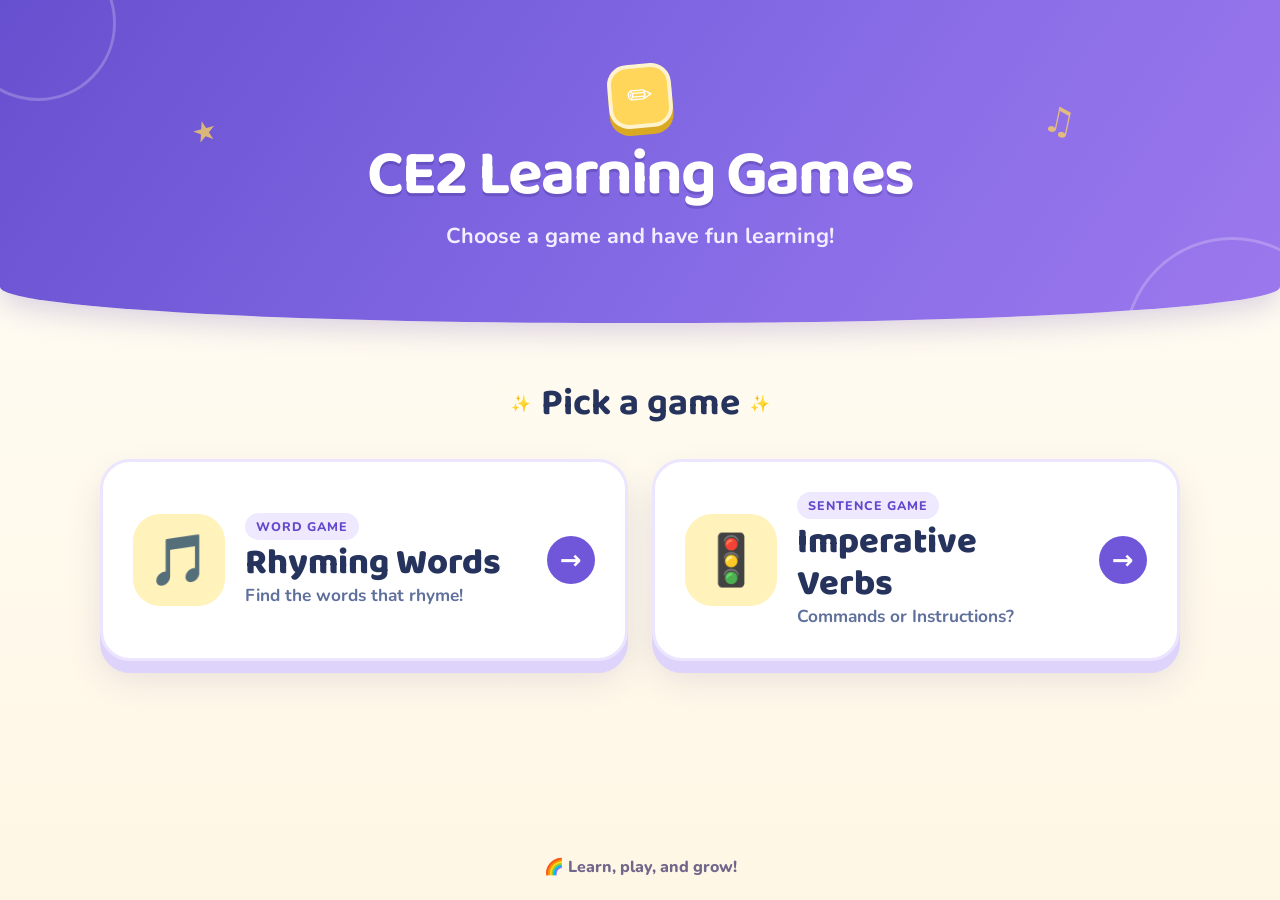
==== index.html @ 4718fbfe "Add imperative verbs learning game" ====
<!doctype html>
<html lang="en">
  <head>
    <meta charset="UTF-8" />
    <meta name="viewport" content="width=device-width, initial-scale=1.0" />
    <meta name="description" content="Fun, child-friendly learning games for CE2 students." />
    <title>CE2 Learning Games</title>
    <link rel="preconnect" href="https://fonts.googleapis.com" />
    <link rel="preconnect" href="https://fonts.gstatic.com" crossorigin />
    <link href="https://fonts.googleapis.com/css2?family=Baloo+2:wght@500;600;700;800&family=Nunito:wght@600;700;800&display=swap" rel="stylesheet" />
    <link rel="stylesheet" href="styles.css" />
  </head>
  <body>
    <div class="page-shell">
      <header class="hero">
        <div class="hero__decor hero__decor--star" aria-hidden="true">★</div>
        <div class="hero__decor hero__decor--note" aria-hidden="true">♫</div>
        <div class="hero__badge" aria-hidden="true">✏️</div>
        <h1>CE2 Learning Games</h1>
        <p>Choose a game and have fun learning!</p>
      </header>

      <main class="games" aria-labelledby="games-heading">
        <div class="section-title">
          <span aria-hidden="true">✨</span>
          <h2 id="games-heading">Pick a game</h2>
          <span aria-hidden="true">✨</span>
        </div>

        <div class="game-grid">
          <!-- Add future CE2 game cards to this grid. Each card can link to its own page. -->
          <a class="game-card game-card--rhymes" href="games/rhyming-words.html">
            <span class="game-card__icon" aria-hidden="true">🎵</span>
            <span class="game-card__content">
              <span class="game-card__eyebrow">Word game</span>
              <span class="game-card__title">Rhyming Words</span>
              <span class="game-card__description">Find the words that rhyme!</span>
            </span>
            <span class="game-card__arrow" aria-hidden="true">→</span>
          </a>

          <a class="game-card game-card--imperatives" href="games/imperative-verbs.html">
            <span class="game-card__icon" aria-hidden="true">🚦</span>
            <span class="game-card__content">
              <span class="game-card__eyebrow">Sentence game</span>
              <span class="game-card__title">Imperative Verbs</span>
              <span class="game-card__description">Commands or Instructions?</span>
            </span>
            <span class="game-card__arrow" aria-hidden="true">→</span>
          </a>
        </div>
      </main>

      <footer><span aria-hidden="true">🌈</span> Learn, play, and grow!</footer>
    </div>
  </body>
</html>
---- styles.css ----
:root {
  --ink: #26345d;
  --muted: #60709c;
  --purple: #7056d9;
  --purple-dark: #5941bf;
  --yellow: #ffd65a;
  --cream: #fffaf0;
  --white: #ffffff;
  font-family: "Nunito", system-ui, sans-serif;
  color: var(--ink);
  background: var(--cream);
}

* { box-sizing: border-box; }

body {
  margin: 0;
  min-width: 320px;
  min-height: 100vh;
  background:
    radial-gradient(circle at 8% 8%, rgba(255, 214, 90, .28) 0 70px, transparent 72px),
    radial-gradient(circle at 92% 20%, rgba(111, 210, 190, .2) 0 100px, transparent 102px),
    linear-gradient(180deg, #fffdf7 0%, #fff7e5 100%);
}

.page-shell { min-height: 100vh; display: flex; flex-direction: column; }

.hero {
  position: relative;
  overflow: hidden;
  padding: 64px 24px 72px;
  text-align: center;
  color: white;
  background: linear-gradient(125deg, #6750cf 0%, #866be6 58%, #9c78ed 100%);
  border-radius: 0 0 48% 48% / 0 0 36px 36px;
  box-shadow: 0 10px 28px rgba(79, 55, 164, .2);
}

.hero::before, .hero::after {
  content: ""; position: absolute; border: 3px solid rgba(255,255,255,.22); border-radius: 50%;
}
.hero::before { width: 150px; height: 150px; left: -40px; top: -55px; }
.hero::after { width: 210px; height: 210px; right: -60px; bottom: -130px; }

.hero__badge {
  display: grid; place-items: center; width: 64px; height: 64px; margin: 0 auto 14px;
  font-size: 31px; background: var(--yellow); border: 4px solid rgba(255,255,255,.7);
  border-radius: 20px; transform: rotate(-5deg); box-shadow: 0 7px 0 #d9a923;
}

.hero h1 {
  margin: 0; font-family: "Baloo 2", sans-serif; font-size: clamp(2.35rem, 6vw, 4rem);
  line-height: 1.05; letter-spacing: -.03em; text-shadow: 0 3px 0 rgba(48,31,110,.25);
}

.hero p { margin: 12px 0 0; font-size: clamp(1.05rem, 2.4vw, 1.35rem); font-weight: 700; color: #f2edff; }
.hero__decor { position: absolute; opacity: .75; color: var(--yellow); }
.hero__decor--star { left: 15%; top: 35%; font-size: 28px; transform: rotate(-15deg); }
.hero__decor--note { right: 16%; top: 30%; font-size: 36px; transform: rotate(12deg); }

.games { width: min(1080px, calc(100% - 40px)); margin: 50px auto 70px; flex: 1; }
.section-title { display: flex; align-items: center; justify-content: center; gap: 10px; margin-bottom: 25px; }
.section-title h2 { margin: 0; font-family: "Baloo 2", sans-serif; font-size: clamp(1.8rem, 4vw, 2.35rem); }
.game-grid { display: grid; grid-template-columns: repeat(auto-fit, minmax(min(100%, 420px), 1fr)); gap: 24px; }

.game-card {
  display: flex; align-items: center; gap: 20px; min-height: 190px; padding: 30px;
  color: inherit; text-decoration: none; background: white; border: 3px solid #ece5ff;
  border-radius: 30px; box-shadow: 0 12px 0 #ded4fb, 0 18px 34px rgba(69, 54, 121, .13);
  transition: transform .2s ease, box-shadow .2s ease, border-color .2s ease;
}
.game-card:hover { transform: translateY(-6px); border-color: #bcaaff; box-shadow: 0 16px 0 #ded4fb, 0 24px 38px rgba(69,54,121,.17); }
.game-card:focus-visible { outline: 5px solid var(--yellow); outline-offset: 5px; }
.game-card__icon { flex: 0 0 auto; display: grid; place-items: center; width: 92px; height: 92px; font-size: 50px; background: #fff2bb; border-radius: 27px; }
.game-card__content { display: flex; flex-direction: column; }
.game-card__eyebrow { width: max-content; margin-bottom: 3px; padding: 5px 11px; color: #6249cb; background: #eee9ff; border-radius: 20px; font-size: .78rem; font-weight: 800; text-transform: uppercase; letter-spacing: .08em; }
.game-card__title { font-family: "Baloo 2", sans-serif; font-size: clamp(1.65rem, 4vw, 2.25rem); font-weight: 800; line-height: 1.15; }
.game-card__description { color: var(--muted); font-size: 1.08rem; font-weight: 700; }
.game-card__arrow { margin-left: auto; display: grid; place-items: center; min-width: 48px; height: 48px; color: white; background: var(--purple); border-radius: 50%; font-size: 26px; font-weight: 800; }
.coming-soon { min-height: 190px; display: flex; flex-direction: column; align-items: center; justify-content: center; color: #8b86a1; border: 3px dashed #dcd5c9; border-radius: 30px; font-size: 1.05rem; }
.coming-soon strong { color: #746d87; font-family: "Baloo 2", sans-serif; font-size: 1.55rem; }
footer { padding: 22px; text-align: center; color: #70678a; font-weight: 800; }

@media (max-width: 600px) {
  .hero { padding: 48px 18px 58px; }
  .hero__decor { display: none; }
  .games { width: min(100% - 28px, 1080px); margin-top: 38px; }
  .game-card { min-height: 0; padding: 22px 18px; gap: 15px; border-radius: 24px; }
  .game-card__icon { width: 70px; height: 70px; font-size: 38px; border-radius: 20px; }
  .game-card__arrow { min-width: 40px; height: 40px; }
}

@media (prefers-reduced-motion: reduce) { * { scroll-behavior: auto !important; transition: none !important; } }
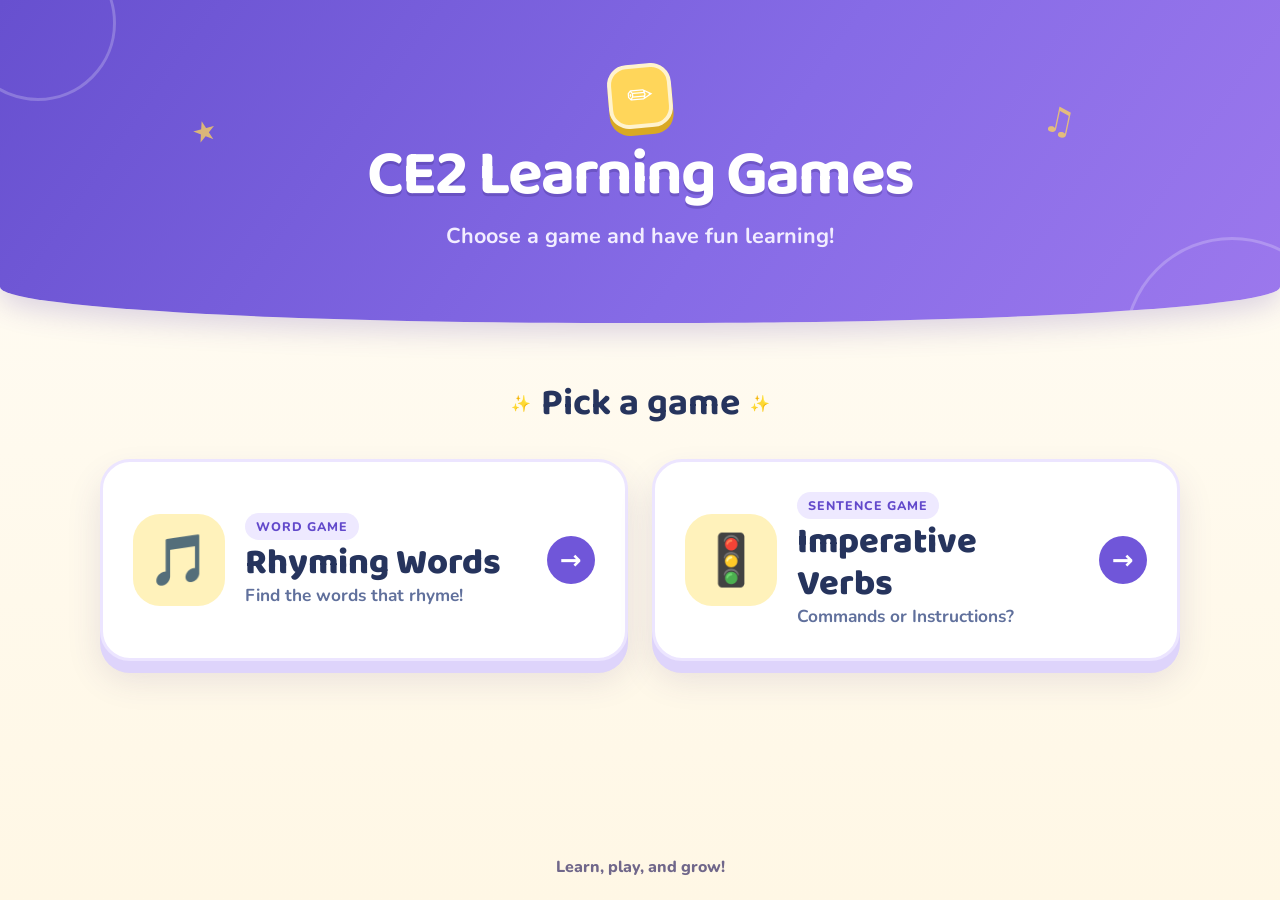
==== commit 278ea206: "Remove rainbow icon from homepage footer" ====
--- a/index.html
+++ b/index.html
@@ -51,7 +51,7 @@
         </div>
       </main>
 
-      <footer><span aria-hidden="true">🌈</span> Learn, play, and grow!</footer>
+      <footer>Learn, play, and grow!</footer>
     </div>
   </body>
 </html>
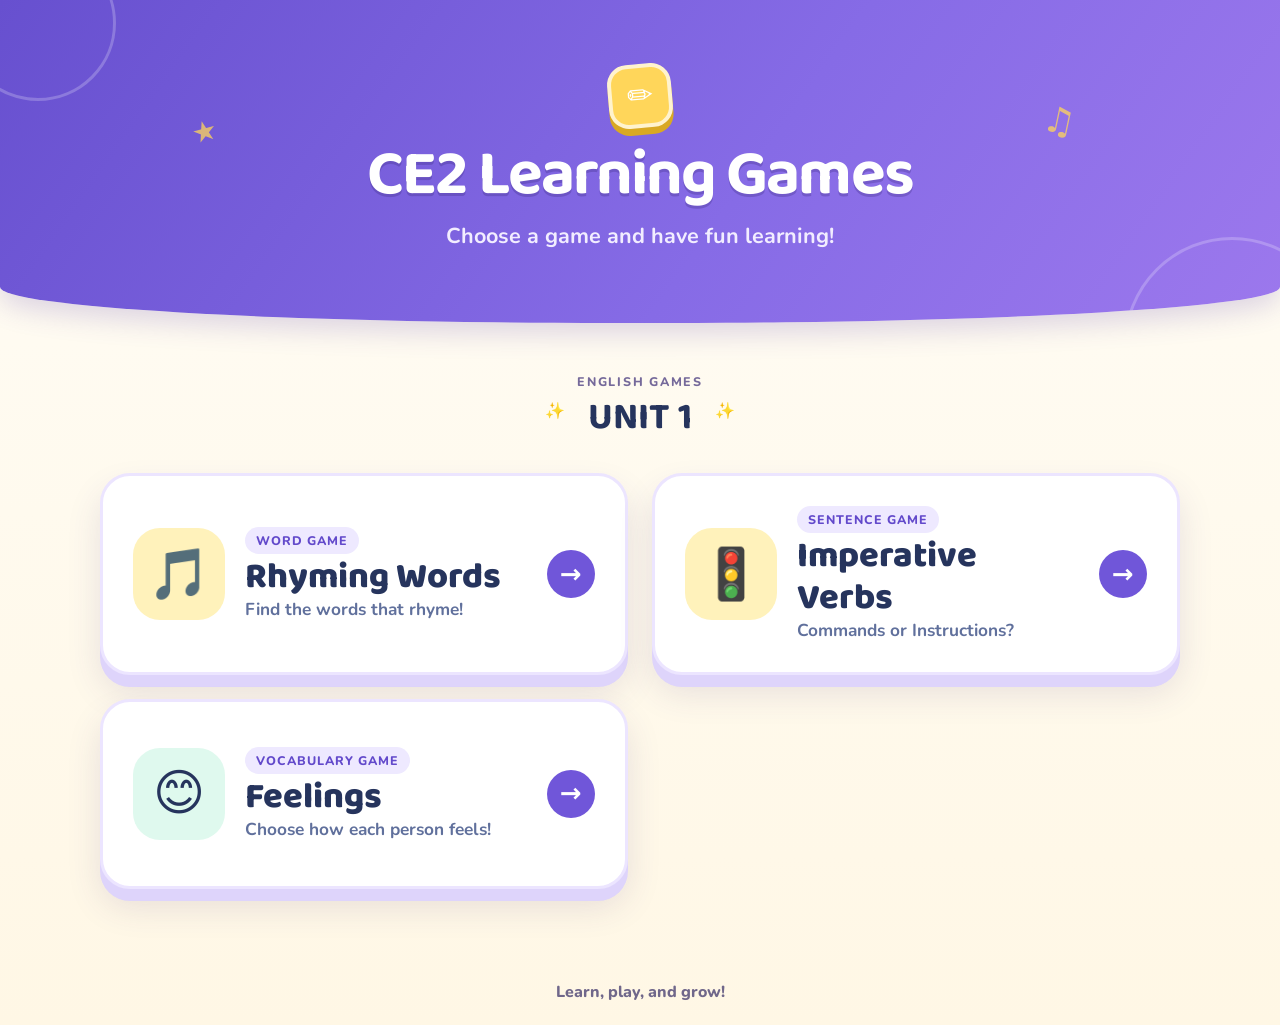
==== commit a05669f2: "Add Unit 1 feelings learning game" ====
--- a/index.html
+++ b/index.html
@@ -20,10 +20,13 @@
         <p>Choose a game and have fun learning!</p>
       </header>
 
-      <main class="games" aria-labelledby="games-heading">
+      <main class="games" id="unit-1" aria-labelledby="games-heading">
         <div class="section-title">
           <span aria-hidden="true">✨</span>
-          <h2 id="games-heading">Pick a game</h2>
+          <div>
+            <p class="section-title__eyebrow">English games</p>
+            <h2 id="games-heading">UNIT 1</h2>
+          </div>
           <span aria-hidden="true">✨</span>
         </div>
 
@@ -48,6 +51,16 @@
             </span>
             <span class="game-card__arrow" aria-hidden="true">→</span>
           </a>
+
+          <a class="game-card game-card--feelings" href="games/feelings.html">
+            <span class="game-card__icon" aria-hidden="true">😊</span>
+            <span class="game-card__content">
+              <span class="game-card__eyebrow">Vocabulary game</span>
+              <span class="game-card__title">Feelings</span>
+              <span class="game-card__description">Choose how each person feels!</span>
+            </span>
+            <span class="game-card__arrow" aria-hidden="true">→</span>
+          </a>
         </div>
       </main>
 
--- a/styles.css
+++ b/styles.css
@@ -59,7 +59,8 @@
 .hero__decor--note { right: 16%; top: 30%; font-size: 36px; transform: rotate(12deg); }
 
 .games { width: min(1080px, calc(100% - 40px)); margin: 50px auto 70px; flex: 1; }
-.section-title { display: flex; align-items: center; justify-content: center; gap: 10px; margin-bottom: 25px; }
+.section-title { display: flex; align-items: center; justify-content: center; gap: 12px; margin-bottom: 25px; text-align: center; }
+.section-title__eyebrow { margin: 0 0 -3px; color: #75699a; font-size: .78rem; font-weight: 800; letter-spacing: .14em; text-transform: uppercase; }
 .section-title h2 { margin: 0; font-family: "Baloo 2", sans-serif; font-size: clamp(1.8rem, 4vw, 2.35rem); }
 .game-grid { display: grid; grid-template-columns: repeat(auto-fit, minmax(min(100%, 420px), 1fr)); gap: 24px; }
 
@@ -77,6 +78,7 @@
 .game-card__title { font-family: "Baloo 2", sans-serif; font-size: clamp(1.65rem, 4vw, 2.25rem); font-weight: 800; line-height: 1.15; }
 .game-card__description { color: var(--muted); font-size: 1.08rem; font-weight: 700; }
 .game-card__arrow { margin-left: auto; display: grid; place-items: center; min-width: 48px; height: 48px; color: white; background: var(--purple); border-radius: 50%; font-size: 26px; font-weight: 800; }
+.game-card--feelings .game-card__icon { background: #dff9ee; }
 .coming-soon { min-height: 190px; display: flex; flex-direction: column; align-items: center; justify-content: center; color: #8b86a1; border: 3px dashed #dcd5c9; border-radius: 30px; font-size: 1.05rem; }
 .coming-soon strong { color: #746d87; font-family: "Baloo 2", sans-serif; font-size: 1.55rem; }
 footer { padding: 22px; text-align: center; color: #70678a; font-weight: 800; }
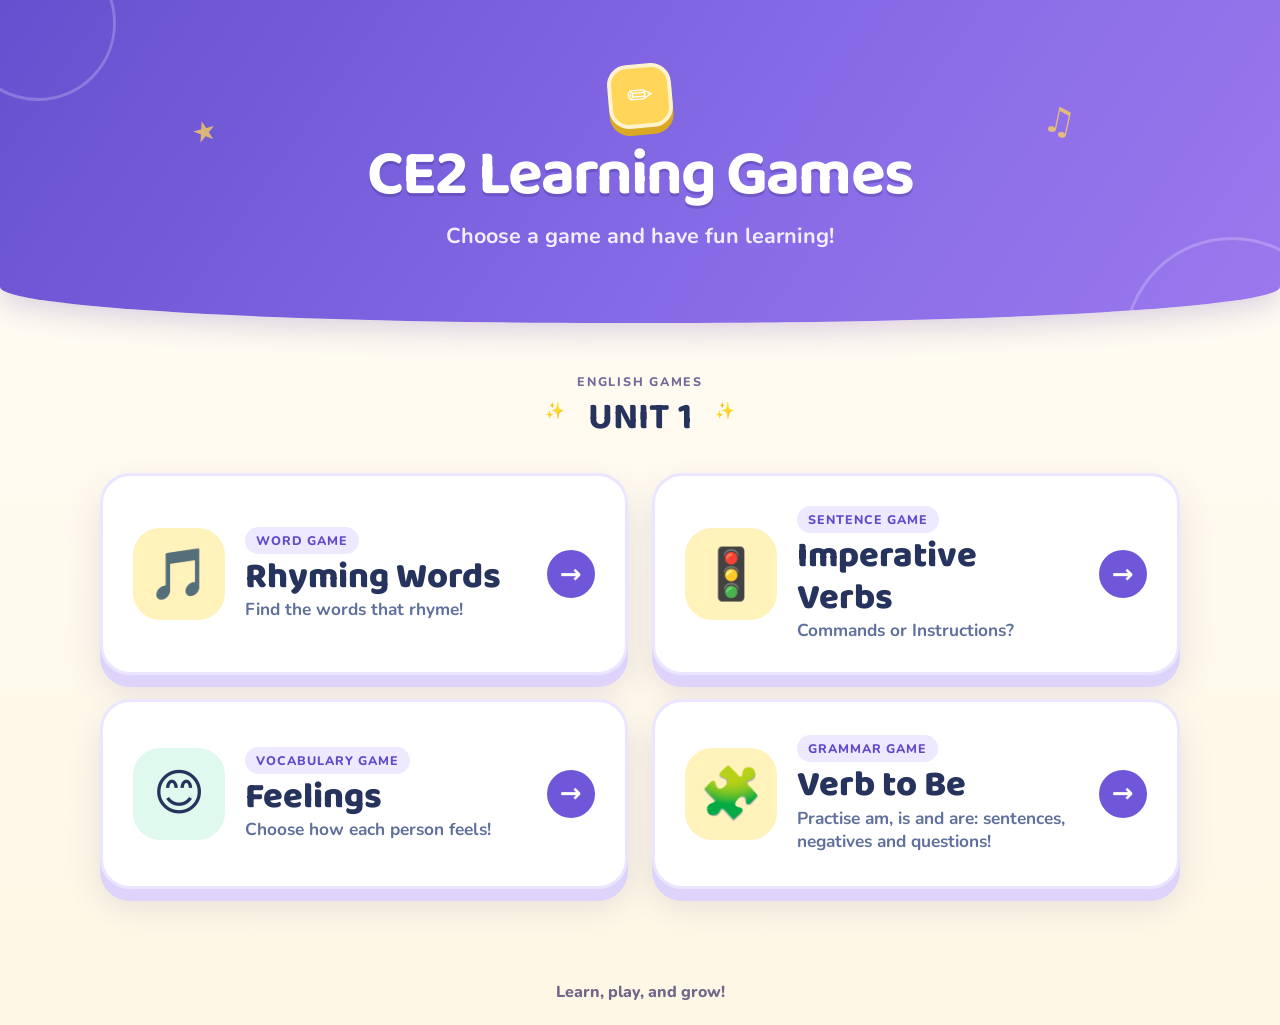
==== commit 807e9797: "Link Verb to Be game from CE2 homepage" ====
--- a/index.html
+++ b/index.html
@@ -61,6 +61,16 @@
             </span>
             <span class="game-card__arrow" aria-hidden="true">→</span>
           </a>
+
+          <a class="game-card game-card--be" href="games/verb-to-be.html">
+            <span class="game-card__icon" aria-hidden="true">🧩</span>
+            <span class="game-card__content">
+              <span class="game-card__eyebrow">Grammar game</span>
+              <span class="game-card__title">Verb to Be</span>
+              <span class="game-card__description">Practise am, is and are: sentences, negatives and questions!</span>
+            </span>
+            <span class="game-card__arrow" aria-hidden="true">→</span>
+          </a>
         </div>
       </main>
 
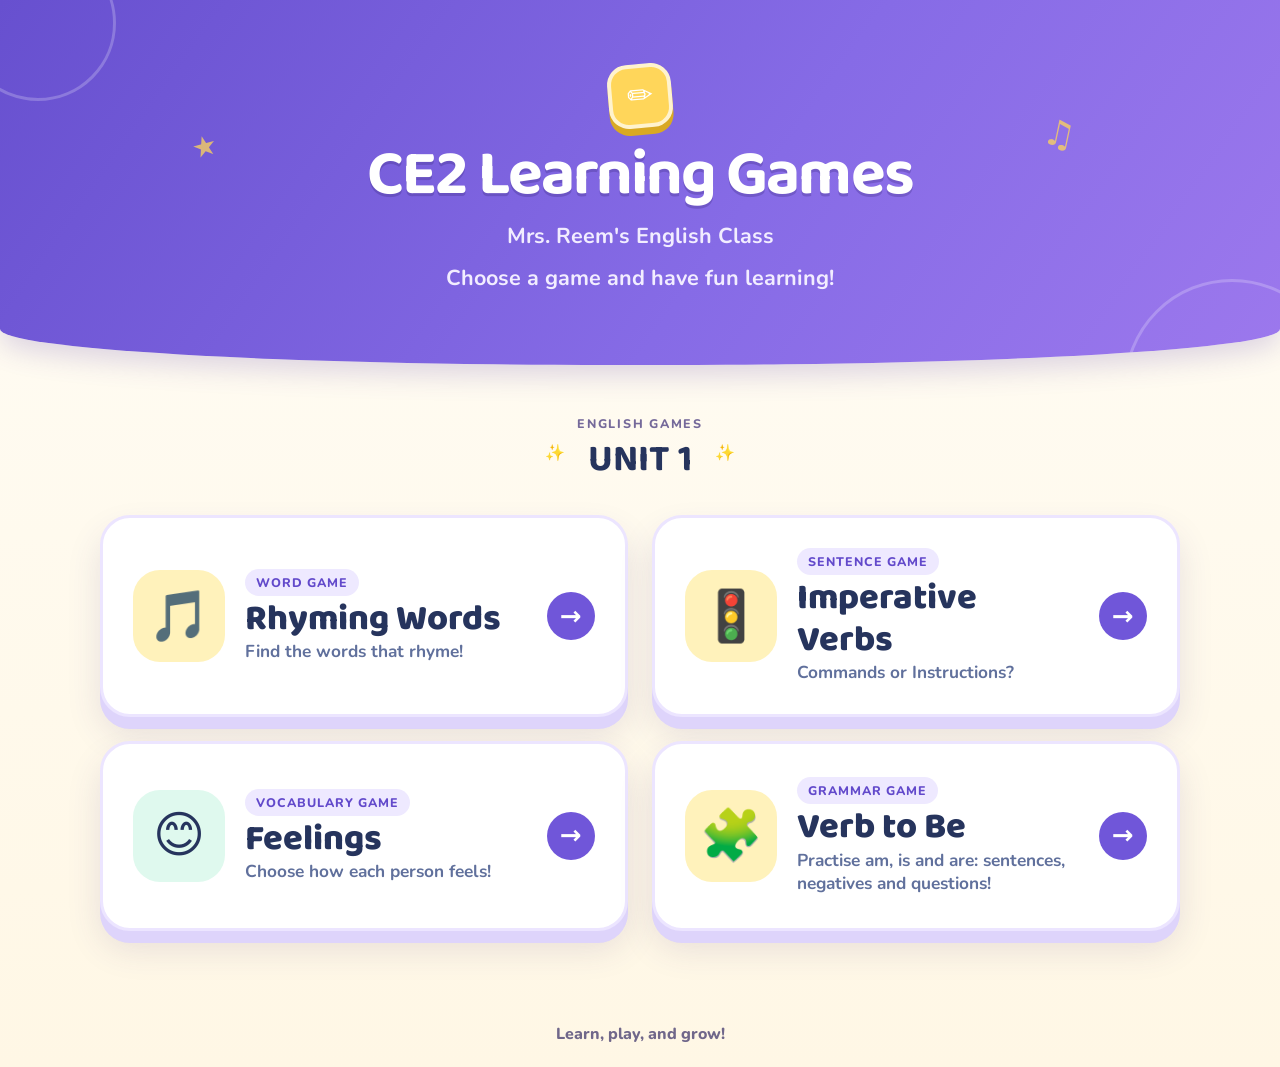
==== commit 2933ec7e: "Add Mrs. Reem's English Class to homepage" ====
--- a/index.html
+++ b/index.html
@@ -17,6 +17,7 @@
         <div class="hero__decor hero__decor--note" aria-hidden="true">♫</div>
         <div class="hero__badge" aria-hidden="true">✏️</div>
         <h1>CE2 Learning Games</h1>
+        <p>Mrs. Reem's English Class</p>
         <p>Choose a game and have fun learning!</p>
       </header>
 
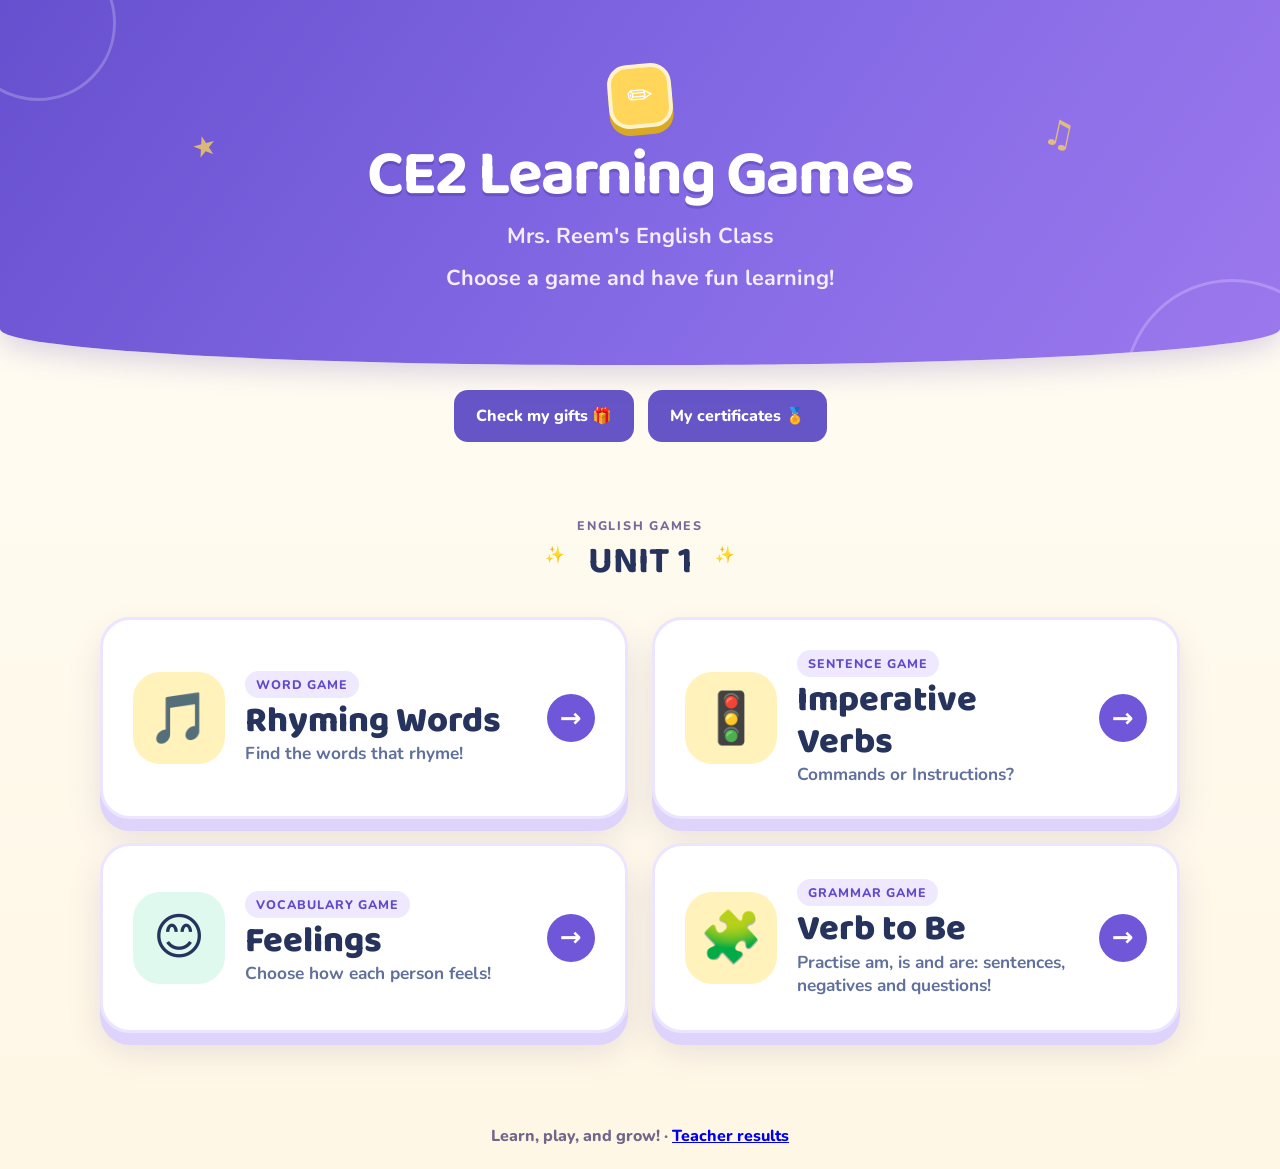
==== commit fbfff75a: "Add Unit 1 gifts and certificates to CE2 results and homepage [skip ci] [skip netlify]" ====
--- a/index.html
+++ b/index.html
@@ -9,7 +9,7 @@
     <link rel="preconnect" href="https://fonts.gstatic.com" crossorigin />
     <link href="https://fonts.googleapis.com/css2?family=Baloo+2:wght@500;600;700;800&family=Nunito:wght@600;700;800&display=swap" rel="stylesheet" />
     <link rel="stylesheet" href="styles.css" />
-  </head>
+  <link rel="stylesheet" href="gifts.css"><script src="gift-config.js" defer></script><script src="results-api.js" defer></script><script src="gifts.js" defer></script></head>
   <body>
     <div class="page-shell">
       <header class="hero">
@@ -21,7 +21,7 @@
         <p>Choose a game and have fun learning!</p>
       </header>
 
-      <main class="games" id="unit-1" aria-labelledby="games-heading">
+      <div class="gift-actions"><button type="button" data-gifts="gifts">Check my gifts 🎁</button><button type="button" data-gifts="certificates">My certificates 🏅</button></div><main class="games" id="unit-1" aria-labelledby="games-heading">
         <div class="section-title">
           <span aria-hidden="true">✨</span>
           <div>
@@ -75,7 +75,7 @@
         </div>
       </main>
 
-      <footer>Learn, play, and grow!</footer>
+      <footer>Learn, play, and grow! · <a href="teacher.html">Teacher results</a></footer>
     </div>
-  </body>
+  <dialog id="giftsDialog" aria-labelledby="giftsTitle"><div class="dialog-top"><h2 id="giftsTitle">Check my gifts 🎁</h2><button id="closeGifts" aria-label="Close gifts">✕</button></div><form id="giftLookup"><label for="giftName">Your name</label><input id="giftName" name="gift_name" maxlength="100" autocomplete="off" required><label for="giftSection">Your class</label><select id="giftSection" name="gift_section" required><option value="">Choose your class</option><option>CE2 A</option><option>CE2 D</option></select><button type="submit">Check →</button></form><p id="giftStatus" role="status" aria-live="polite"></p><div id="giftList"></div><section id="certificate" class="certificate" hidden><div class="seal" aria-hidden="true">🏅 ⭐ 🏅</div><h3 id="certificateHeading" tabindex="-1">Certificate of achievement</h3><p>Awarded to</p><p id="certificateName" class="certificate-name"></p><h3>Congratulations!</h3><p>You completed all <strong>Unit 1 games!</strong></p><p>CE2 · Unit 1</p><p>With love from <strong>Mrs. Reem</strong> 💜</p><p id="certificateDate"></p><div class="certificate-actions"><button id="collectionFromGift">My certificates 🏅</button><button id="printCertificate">Print / Save as PDF</button></div></section></dialog></body>
 </html>
--- a/gifts.css
+++ b/gifts.css
@@ -0,0 +1,3 @@
+.gift-actions{display:flex;justify-content:center;gap:14px;flex-wrap:wrap;margin:25px 0}.gift-actions button,.gift-card,#giftLookup button,.certificate-actions button{border:0;border-radius:14px;padding:15px 22px;background:#6655c7;color:white;font:inherit;font-weight:800;cursor:pointer}#giftsDialog{width:min(800px,94vw)}#giftLookup{display:grid;gap:10px;margin:20px 0}#giftLookup input,#giftLookup select{width:100%;padding:12px;border:2px solid #d8d0ef;border-radius:10px;font:inherit;margin:0}#giftLookup button{justify-self:start}#giftList{display:flex;gap:15px;flex-wrap:wrap;margin:20px 0}.gift-card{min-height:115px;background:#fff0be;color:#5143a8;font-size:1.3rem;border:2px solid #e8c45e}.certificate{text-align:center;border:7px double #c79832;border-radius:12px;padding:30px 20px;background:#fffdf5}.certificate .seal{font-size:3rem}.certificate h3{font-size:clamp(1.5rem,4vw,2.3rem);color:#6655c7;margin:12px}.certificate-name{font-size:clamp(1.6rem,5vw,2.8rem);font-weight:900;overflow-wrap:anywhere}.certificate-actions{display:flex;justify-content:center;gap:12px;flex-wrap:wrap;margin-top:22px}.confetti{position:fixed;inset:0;pointer-events:none;z-index:10000;overflow:hidden}.confetti i{position:absolute;left:var(--x);top:-20px;width:10px;height:17px;animation:confetti-fall 2.8s var(--delay) ease-in forwards}@keyframes confetti-fall{to{transform:translateY(105vh) rotate(var(--spin))}}@media print{body>*{display:none!important}#giftsDialog{display:block!important;position:static;max-height:none;width:100%;box-shadow:none;padding:0}#giftsDialog>*{display:none!important}#giftsDialog #certificate{display:block!important}#certificate .certificate-actions{display:none!important}dialog::backdrop{background:none}}
+
+#giftsDialog{max-height:92vh;overflow:auto;border:0;border-radius:26px;padding:28px;background:#fffaf1;color:#252352;font-family:Nunito,system-ui,sans-serif;box-shadow:0 20px 80px #25235244}#giftsDialog::backdrop{background:#25235299}#giftsDialog .dialog-top{display:flex;justify-content:space-between;align-items:center;gap:15px}#closeGifts{border:0;border-radius:50%;width:44px;height:44px;font-size:1.2rem;cursor:pointer}.gift-actions button:focus-visible,.gift-card:focus-visible,#giftsDialog button:focus-visible{outline:3px solid #c79832;outline-offset:4px}[hidden]{display:none!important}
